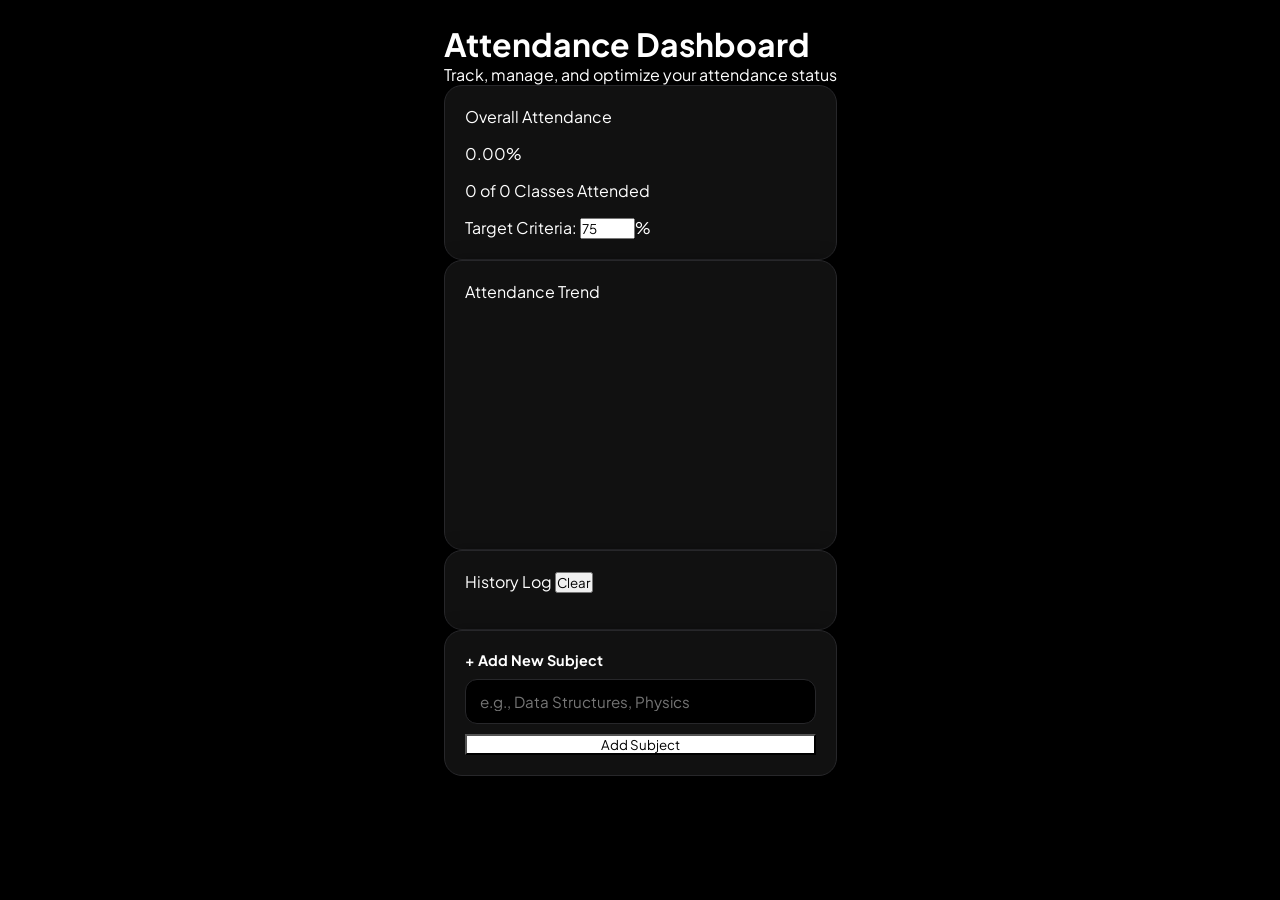
==== index.html @ fd679ed8 "Update index.html" ====
<!DOCTYPE html>
<html lang="en">
<head>
  <meta charset="UTF-8" />
  <meta name="viewport" content="width=device-width, initial-scale=1.0" />
  <title>Attendance Pro Dashboard</title>

  <link rel="preconnect" href="https://fonts.googleapis.com" />
  <link rel="preconnect" href="https://fonts.gstatic.com" crossorigin />
  <link href="https://fonts.googleapis.com/css2?family=Plus+Jakarta+Sans:wght@400;500;600;700&display=swap" rel="stylesheet" />

  <link rel="stylesheet" href="style.css" />
</head>
<body>
  <div class="container">
    <header>
      <h1>Attendance Dashboard</h1>
      <p>Track, manage, and optimize your attendance status</p>
    </header>

    <div class="card overall-card">
      <div class="overall-title">Overall Attendance</div>
      <div class="overall-percentage" id="overall-percentage">0.00%</div>
      <div class="overall-stats" id="overall-stats">0 of 0 Classes Attended</div>
      <div class="threshold-control">
        <label for="threshold-input">Target Criteria:</label>
        <input type="number" id="threshold-input" value="75" min="1" max="100" />%
      </div>
    </div>

    <div class="subject-list" id="subject-list"></div>

    <!-- NEW: Trend chart card -->
    <div class="card">
      <div class="section-header">
        <span class="section-title">Attendance Trend</span>
      </div>
      <canvas id="trend-chart" height="180"></canvas>
    </div>

    <!-- NEW: History log card -->
    <div class="card">
      <div class="section-header">
        <span class="section-title">History Log</span>
        <button class="link-btn" id="clear-history-btn">Clear</button>
      </div>
      <div class="history-list" id="history-list"></div>
    </div>

    <div class="card">
      <form class="add-form" id="add-subject-form">
        <label style="font-weight: 700; font-size: 0.9rem;">+ Add New Subject</label>
        <input type="text" id="subject-name" placeholder="e.g., Data Structures, Physics" required />
        <button type="submit" class="btn-primary">Add Subject</button>
      </form>
    </div>
  </div>

  <script src="app.js"></script>
</body>
</html>
---- style.css ----
:root {
  --bg: #000000;
  --card-bg: #111111;
  --card-border: #27272a;
  --text-main: #ffffff;
  --text-muted: #a1a1aa;
  --accent-white: #ffffff;
  --accent-gray: #1f1f23;
  --border-radius: 18px;
}

* {
  margin: 0;
  padding: 0;
  box-sizing: border-box;
  font-family: 'Plus Jakarta Sans', sans-serif;
}

body {
  background-color: var(--bg);
  color: var(--text-main);
  min-height: 100vh;
  display: flex;
  justify-content: center;
  padding: 24px 16px 60px;
}

.app-container {
  width: 100%;
  max-width: 480px;
  display: flex;
  flex-direction: column;
  gap: 20px;
}

/* Header & Mascot */
.header {
  text-align: center;
  padding: 10px 0;
}

.header h1 {
  font-size: 1.6rem;
  font-weight: 800;
  letter-spacing: -0.5px;
}

.subtitle {
  font-size: 0.9rem;
  color: var(--text-muted);
  margin-top: 4px;
}

.mascot-wrapper {
  width: 100px;
  height: 100px;
  margin: 0 auto 10px;
  animation: mascotFloat 3s ease-in-out infinite;
}

.mascot-svg {
  width: 100%;
  height: 100%;
}

.mascot-body {
  fill: #ffffff;
  stroke: #000000;
  stroke-width: 4;
}

.mascot-eye {
  fill: #000000;
  animation: mascotBlink 4s infinite;
  transform-origin: center;
}

.mascot-mouth {
  fill: none;
  stroke: #000000;
  stroke-width: 4;
  stroke-linecap: round;
}

.mascot-sweat {
  fill: #ffffff;
  stroke: #000000;
  stroke-width: 2;
  opacity: 0;
  transition: opacity 0.3s ease;
}

/* Mascot Moods */
.mascot-wrapper.danger .mouth-happy { display: none; }
.mascot-wrapper.danger .mouth-sad { display: block; }
.mascot-wrapper.danger .mascot-sweat {
  opacity: 1;
  animation: sweatDrip 1.5s infinite;
}

.mascot-wrapper.safe .mouth-happy { display: block; }
.mascot-wrapper.safe .mouth-sad { display: none; }

/* Subject Cards */
.cards-list {
  display: flex;
  flex-direction: column;
  gap: 16px;
}

.card {
  background: var(--card-bg);
  border: 1px solid var(--card-border);
  border-radius: var(--border-radius);
  padding: 20px;
  display: flex;
  flex-direction: column;
  gap: 16px;
  box-shadow: 0 4px 20px rgba(0, 0, 0, 0.5);
  animation: cardEnter 0.3s cubic-bezier(0.16, 1, 0.3, 1);
}

.card-header {
  display: flex;
  justify-content: space-between;
  align-items: center;
}

.card-title {
  font-size: 1.25rem;
  font-weight: 700;
}

.delete-btn {
  background: transparent;
  border: none;
  color: var(--text-muted);
  font-size: 1.3rem;
  cursor: pointer;
  padding: 4px;
  transition: transform 0.2s ease, color 0.2s ease;
}

.delete-btn:hover {
  color: #fff;
  transform: scale(1.2) rotate(90deg);
}

/* Inputs & Stats Grid */
.stats-grid {
  display: grid;
  grid-template-columns: 1fr 1fr;
  gap: 12px;
}

.stat-field label {
  display: block;
  font-size: 0.75rem;
  font-weight: 600;
  color: var(--text-muted);
  text-transform: uppercase;
  margin-bottom: 6px;
  letter-spacing: 0.5px;
}

.stat-field input {
  width: 100%;
  background: #000;
  border: 1px solid var(--card-border);
  border-radius: 10px;
  padding: 10px 12px;
  color: #fff;
  font-size: 1.1rem;
  font-weight: 700;
  text-align: center;
  outline: none;
  transition: border-color 0.2s ease;
}

.stat-field input:focus {
  border-color: #fff;
}

/* Progress Bar */
.progress-bar-bg {
  width: 100%;
  height: 8px;
  background: #27272a;
  border-radius: 99px;
  overflow: hidden;
}

.progress-bar-fill {
  height: 100%;
  background: #ffffff;
  width: 0%;
  transition: width 0.4s cubic-bezier(0.34, 1.56, 0.64, 1);
}

/* Action Buttons */
.action-buttons {
  display: grid;
  grid-template-columns: 1fr 1fr;
  gap: 10px;
}

.btn {
  padding: 12px;
  border-radius: 12px;
  font-size: 0.95rem;
  font-weight: 700;
  cursor: pointer;
  border: 1px solid transparent;
  outline: none;
  position: relative;
  overflow: hidden;
  user-select: none;
}

.btn-animated {
  transition: transform 0.15s cubic-bezier(0.34, 1.56, 0.64, 1), background-color 0.2s ease, box-shadow 0.2s ease;
}

.btn-animated:hover {
  transform: translateY(-3px);
  box-shadow: 0 6px 16px rgba(255, 255, 255, 0.12);
}

.btn-animated:active {
  transform: translateY(1px) scale(0.97);
}

.btn-secondary {
  background: var(--accent-gray);
  border-color: var(--card-border);
  color: var(--text-main);
}

.btn-secondary:hover {
  border-color: #ffffff;
}

.btn-primary {
  background: #ffffff;
  color: #000000;
  width: 100%;
}

.btn-primary:hover {
  background: #e4e4e7;
}

/* Status Badge */
.status-badge {
  padding: 12px 14px;
  border-radius: 12px;
  font-size: 0.85rem;
  font-weight: 600;
  line-height: 1.4;
  background: #000000;
  border: 1px dashed var(--card-border);
}

.status-badge.safe {
  border-color: #ffffff;
}

.status-badge.danger {
  border-color: #71717a;
  color: #d4d4d8;
}

/* Add Subject Card */
.add-card {
  background: var(--card-bg);
  border: 1px solid var(--card-border);
  border-radius: var(--border-radius);
  padding: 20px;
}

.add-card h3 {
  font-size: 1rem;
  font-weight: 700;
  margin-bottom: 12px;
}

.add-form {
  display: flex;
  flex-direction: column;
  gap: 10px;
}

.add-form input {
  background: #000;
  border: 1px solid var(--card-border);
  border-radius: 12px;
  padding: 12px 14px;
  color: #fff;
  font-size: 0.95rem;
  outline: none;
}

.add-form input:focus {
  border-color: #fff;
}

/* Keyframe Animations */
@keyframes mascotFloat {
  0%, 100% { transform: translateY(0px); }
  50% { transform: translateY(-8px); }
}

@keyframes mascotBlink {
  0%, 96%, 100% { transform: scaleY(1); }
  98% { transform: scaleY(0.1); }
}

@keyframes sweatDrip {
  0% { transform: translateY(0); opacity: 0.2; }
  50% { opacity: 1; }
  100% { transform: translateY(6px); opacity: 0; }
}

@keyframes cardEnter {
  from { opacity: 0; transform: translateY(15px); }
  to { opacity: 1; transform: translateY(0); }
}
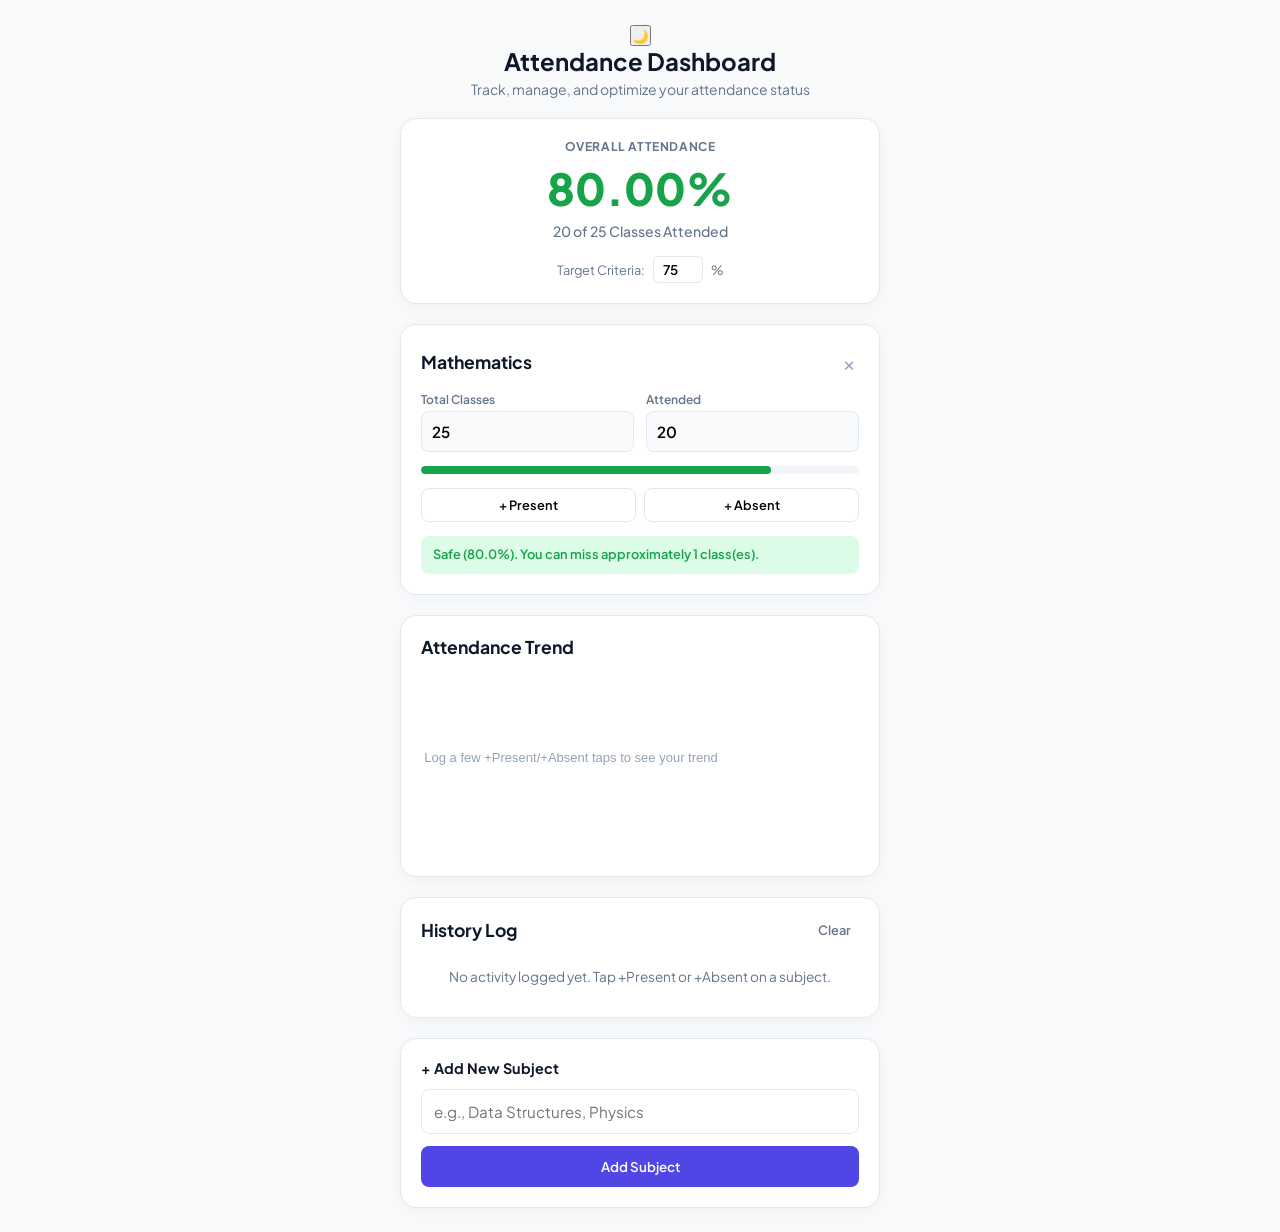
==== commit 6722c322: "Update index.html" ====
--- a/index.html
+++ b/index.html
@@ -14,6 +14,7 @@
 <body>
   <div class="container">
     <header>
+      <button id="theme-toggle" class="theme-toggle" aria-label="Toggle dark mode">🌙</button>
       <h1>Attendance Dashboard</h1>
       <p>Track, manage, and optimize your attendance status</p>
     </header>
--- a/style.css
+++ b/style.css
@@ -1,31 +1,35 @@
 :root {
-  --bg: #000000;
-  --card-bg: #111111;
-  --card-border: #27272a;
-  --text-main: #ffffff;
-  --text-muted: #a1a1aa;
-  --accent-white: #ffffff;
-  --accent-gray: #1f1f23;
-  --border-radius: 18px;
+  --bg: #f8fafc;
+  --card-bg: #ffffff;
+  --text-main: #0f172a;
+  --text-muted: #64748b;
+  --primary: #4f46e5;
+  --primary-hover: #4338ca;
+  --success: #16a34a;
+  --success-bg: #dcfce7;
+  --danger: #dc2626;
+  --danger-bg: #fee2e2;
+  --border: #e2e8f0;
+  --radius: 16px;
+  --shadow: 0 4px 20px -2px rgba(0, 0, 0, 0.05);
 }
 
 * {
+  box-sizing: border-box;
   margin: 0;
   padding: 0;
-  box-sizing: border-box;
   font-family: 'Plus Jakarta Sans', sans-serif;
 }
 
 body {
   background-color: var(--bg);
   color: var(--text-main);
-  min-height: 100vh;
+  padding: 24px 16px;
   display: flex;
   justify-content: center;
-  padding: 24px 16px 60px;
-}
-
-.app-container {
+}
+
+.container {
   width: 100%;
   max-width: 480px;
   display: flex;
@@ -33,295 +37,319 @@
   gap: 20px;
 }
 
-/* Header & Mascot */
-.header {
+header {
   text-align: center;
-  padding: 10px 0;
-}
-
-.header h1 {
-  font-size: 1.6rem;
-  font-weight: 800;
-  letter-spacing: -0.5px;
-}
-
-.subtitle {
-  font-size: 0.9rem;
-  color: var(--text-muted);
+}
+
+header h1 {
+  font-size: 1.5rem;
+  font-weight: 700;
+  color: var(--text-main);
+}
+
+header p {
+  color: var(--text-muted);
+  font-size: 0.875rem;
   margin-top: 4px;
-}
-
-.mascot-wrapper {
-  width: 100px;
-  height: 100px;
-  margin: 0 auto 10px;
-  animation: mascotFloat 3s ease-in-out infinite;
-}
-
-.mascot-svg {
-  width: 100%;
-  height: 100%;
-}
-
-.mascot-body {
-  fill: #ffffff;
-  stroke: #000000;
-  stroke-width: 4;
-}
-
-.mascot-eye {
-  fill: #000000;
-  animation: mascotBlink 4s infinite;
-  transform-origin: center;
-}
-
-.mascot-mouth {
-  fill: none;
-  stroke: #000000;
-  stroke-width: 4;
-  stroke-linecap: round;
-}
-
-.mascot-sweat {
-  fill: #ffffff;
-  stroke: #000000;
-  stroke-width: 2;
-  opacity: 0;
-  transition: opacity 0.3s ease;
-}
-
-/* Mascot Moods */
-.mascot-wrapper.danger .mouth-happy { display: none; }
-.mascot-wrapper.danger .mouth-sad { display: block; }
-.mascot-wrapper.danger .mascot-sweat {
-  opacity: 1;
-  animation: sweatDrip 1.5s infinite;
-}
-
-.mascot-wrapper.safe .mouth-happy { display: block; }
-.mascot-wrapper.safe .mouth-sad { display: none; }
-
-/* Subject Cards */
-.cards-list {
-  display: flex;
-  flex-direction: column;
-  gap: 16px;
 }
 
 .card {
   background: var(--card-bg);
-  border: 1px solid var(--card-border);
-  border-radius: var(--border-radius);
+  border-radius: var(--radius);
   padding: 20px;
+  box-shadow: var(--shadow);
+  border: 1px solid var(--border);
+}
+
+.overall-card {
+  text-align: center;
+  display: flex;
+  flex-direction: column;
+  align-items: center;
+  gap: 12px;
+}
+
+.overall-title {
+  font-size: 0.75rem;
+  text-transform: uppercase;
+  letter-spacing: 0.05em;
+  font-weight: 700;
+  color: var(--text-muted);
+}
+
+.overall-percentage {
+  font-size: 2.75rem;
+  font-weight: 800;
+  line-height: 1;
+}
+
+.overall-stats {
+  font-size: 0.875rem;
+  color: var(--text-muted);
+  font-weight: 500;
+}
+
+.threshold-control {
+  display: flex;
+  align-items: center;
+  gap: 8px;
+  font-size: 0.8rem;
+  color: var(--text-muted);
+  margin-top: 4px;
+}
+
+.threshold-control input {
+  width: 50px;
+  padding: 4px 6px;
+  border: 1px solid var(--border);
+  border-radius: 6px;
+  text-align: center;
+  font-weight: 600;
+}
+
+.subject-list {
   display: flex;
   flex-direction: column;
   gap: 16px;
-  box-shadow: 0 4px 20px rgba(0, 0, 0, 0.5);
-  animation: cardEnter 0.3s cubic-bezier(0.16, 1, 0.3, 1);
-}
-
-.card-header {
+}
+
+.subject-card {
+  display: flex;
+  flex-direction: column;
+  gap: 14px;
+}
+
+.subject-header {
   display: flex;
   justify-content: space-between;
   align-items: center;
 }
 
-.card-title {
-  font-size: 1.25rem;
+.subject-title {
+  font-size: 1.1rem;
   font-weight: 700;
 }
 
 .delete-btn {
   background: transparent;
   border: none;
-  color: var(--text-muted);
-  font-size: 1.3rem;
+  color: #94a3b8;
   cursor: pointer;
+  font-size: 1.25rem;
   padding: 4px;
-  transition: transform 0.2s ease, color 0.2s ease;
+  transition: color 0.2s;
 }
 
 .delete-btn:hover {
-  color: #fff;
-  transform: scale(1.2) rotate(90deg);
-}
-
-/* Inputs & Stats Grid */
-.stats-grid {
+  color: var(--danger);
+}
+
+.input-grid {
   display: grid;
   grid-template-columns: 1fr 1fr;
   gap: 12px;
 }
 
-.stat-field label {
-  display: block;
+.input-group {
+  display: flex;
+  flex-direction: column;
+  gap: 4px;
+}
+
+.input-group label {
   font-size: 0.75rem;
   font-weight: 600;
   color: var(--text-muted);
-  text-transform: uppercase;
-  margin-bottom: 6px;
-  letter-spacing: 0.5px;
-}
-
-.stat-field input {
+}
+
+.input-group input {
   width: 100%;
-  background: #000;
-  border: 1px solid var(--card-border);
-  border-radius: 10px;
-  padding: 10px 12px;
-  color: #fff;
-  font-size: 1.1rem;
-  font-weight: 700;
-  text-align: center;
+  padding: 10px;
+  border-radius: 8px;
+  border: 1px solid var(--border);
+  font-size: 0.95rem;
+  font-weight: 600;
   outline: none;
-  transition: border-color 0.2s ease;
-}
-
-.stat-field input:focus {
-  border-color: #fff;
-}
-
-/* Progress Bar */
-.progress-bar-bg {
+  background: var(--bg);
+}
+
+.input-group input:focus {
+  border-color: var(--primary);
+}
+
+.progress-bar-container {
+  height: 8px;
   width: 100%;
-  height: 8px;
-  background: #27272a;
-  border-radius: 99px;
+  background: #f1f5f9;
+  border-radius: 999px;
   overflow: hidden;
 }
 
 .progress-bar-fill {
   height: 100%;
-  background: #ffffff;
-  width: 0%;
-  transition: width 0.4s cubic-bezier(0.34, 1.56, 0.64, 1);
-}
-
-/* Action Buttons */
+  border-radius: 999px;
+  transition: width 0.3s ease;
+}
+
 .action-buttons {
   display: grid;
   grid-template-columns: 1fr 1fr;
-  gap: 10px;
-}
-
-.btn {
+  gap: 8px;
+}
+
+.btn-action {
+  padding: 8px;
+  border-radius: 8px;
+  border: 1px solid var(--border);
+  font-weight: 600;
+  font-size: 0.8rem;
+  cursor: pointer;
+  display: flex;
+  justify-content: center;
+  align-items: center;
+  gap: 4px;
+  background: #ffffff;
+  transition: background 0.15s;
+}
+
+.btn-action.present:hover {
+  background: var(--success-bg);
+  border-color: var(--success);
+  color: var(--success);
+}
+
+.btn-action.absent:hover {
+  background: var(--danger-bg);
+  border-color: var(--danger);
+  color: var(--danger);
+}
+
+.status-badge {
+  padding: 10px 12px;
+  border-radius: 8px;
+  font-size: 0.8rem;
+  font-weight: 600;
+  line-height: 1.4;
+}
+
+.status-safe {
+  background-color: var(--success-bg);
+  color: var(--success);
+}
+
+.status-danger {
+  background-color: var(--danger-bg);
+  color: var(--danger);
+}
+
+.add-form {
+  display: flex;
+  flex-direction: column;
+  gap: 12px;
+}
+
+.add-form input {
   padding: 12px;
-  border-radius: 12px;
+  border-radius: 8px;
+  border: 1px solid var(--border);
   font-size: 0.95rem;
-  font-weight: 700;
+}
+
+.btn-primary {
+  background-color: var(--primary);
+  color: white;
+  border: none;
+  padding: 12px;
+  border-radius: 8px;
+  font-weight: 600;
   cursor: pointer;
-  border: 1px solid transparent;
-  outline: none;
-  position: relative;
-  overflow: hidden;
-  user-select: none;
-}
-
-.btn-animated {
-  transition: transform 0.15s cubic-bezier(0.34, 1.56, 0.64, 1), background-color 0.2s ease, box-shadow 0.2s ease;
-}
-
-.btn-animated:hover {
-  transform: translateY(-3px);
-  box-shadow: 0 6px 16px rgba(255, 255, 255, 0.12);
-}
-
-.btn-animated:active {
-  transform: translateY(1px) scale(0.97);
-}
-
-.btn-secondary {
-  background: var(--accent-gray);
-  border-color: var(--card-border);
-  color: var(--text-main);
-}
-
-.btn-secondary:hover {
-  border-color: #ffffff;
-}
-
-.btn-primary {
-  background: #ffffff;
-  color: #000000;
-  width: 100%;
+  transition: background 0.2s;
 }
 
 .btn-primary:hover {
-  background: #e4e4e7;
-}
-
-/* Status Badge */
-.status-badge {
-  padding: 12px 14px;
-  border-radius: 12px;
+  background-color: var(--primary-hover);
+}
+
+/* ---- NEW: history + chart section ---- */
+
+.section-header {
+  display: flex;
+  justify-content: space-between;
+  align-items: center;
+  margin-bottom: 14px;
+}
+
+.section-title {
+  font-size: 1.1rem;
+  font-weight: 700;
+}
+
+.link-btn {
+  background: transparent;
+  border: none;
+  color: var(--text-muted);
+  font-size: 0.8rem;
+  font-weight: 600;
+  cursor: pointer;
+  padding: 4px 8px;
+}
+
+.link-btn:hover {
+  color: var(--danger);
+}
+
+.history-list {
+  display: flex;
+  flex-direction: column;
+  gap: 8px;
+  max-height: 220px;
+  overflow-y: auto;
+}
+
+.history-empty {
+  color: var(--text-muted);
   font-size: 0.85rem;
-  font-weight: 600;
-  line-height: 1.4;
-  background: #000000;
-  border: 1px dashed var(--card-border);
-}
-
-.status-badge.safe {
-  border-color: #ffffff;
-}
-
-.status-badge.danger {
-  border-color: #71717a;
-  color: #d4d4d8;
-}
-
-/* Add Subject Card */
-.add-card {
-  background: var(--card-bg);
-  border: 1px solid var(--card-border);
-  border-radius: var(--border-radius);
-  padding: 20px;
-}
-
-.add-card h3 {
-  font-size: 1rem;
-  font-weight: 700;
-  margin-bottom: 12px;
-}
-
-.add-form {
-  display: flex;
-  flex-direction: column;
-  gap: 10px;
-}
-
-.add-form input {
-  background: #000;
-  border: 1px solid var(--card-border);
-  border-radius: 12px;
-  padding: 12px 14px;
-  color: #fff;
-  font-size: 0.95rem;
-  outline: none;
-}
-
-.add-form input:focus {
-  border-color: #fff;
-}
-
-/* Keyframe Animations */
-@keyframes mascotFloat {
-  0%, 100% { transform: translateY(0px); }
-  50% { transform: translateY(-8px); }
-}
-
-@keyframes mascotBlink {
-  0%, 96%, 100% { transform: scaleY(1); }
-  98% { transform: scaleY(0.1); }
-}
-
-@keyframes sweatDrip {
-  0% { transform: translateY(0); opacity: 0.2; }
-  50% { opacity: 1; }
-  100% { transform: translateY(6px); opacity: 0; }
-}
-
-@keyframes cardEnter {
-  from { opacity: 0; transform: translateY(15px); }
-  to { opacity: 1; transform: translateY(0); }
-}
+  text-align: center;
+  padding: 12px 0;
+}
+
+.history-item {
+  display: flex;
+  justify-content: space-between;
+  align-items: center;
+  padding: 8px 10px;
+  border-radius: 8px;
+  background: var(--bg);
+  font-size: 0.8rem;
+}
+
+.history-item .history-main {
+  display: flex;
+  flex-direction: column;
+}
+
+.history-item .history-subject {
+  font-weight: 600;
+}
+
+.history-item .history-time {
+  color: var(--text-muted);
+  font-size: 0.7rem;
+}
+
+.history-tag {
+  font-weight: 700;
+  font-size: 0.7rem;
+  padding: 3px 8px;
+  border-radius: 999px;
+}
+
+.history-tag.present {
+  background: var(--success-bg);
+  color: var(--success);
+}
+
+.history-tag.absent {
+  background: var(--danger-bg);
+  color: var(--danger);
+}
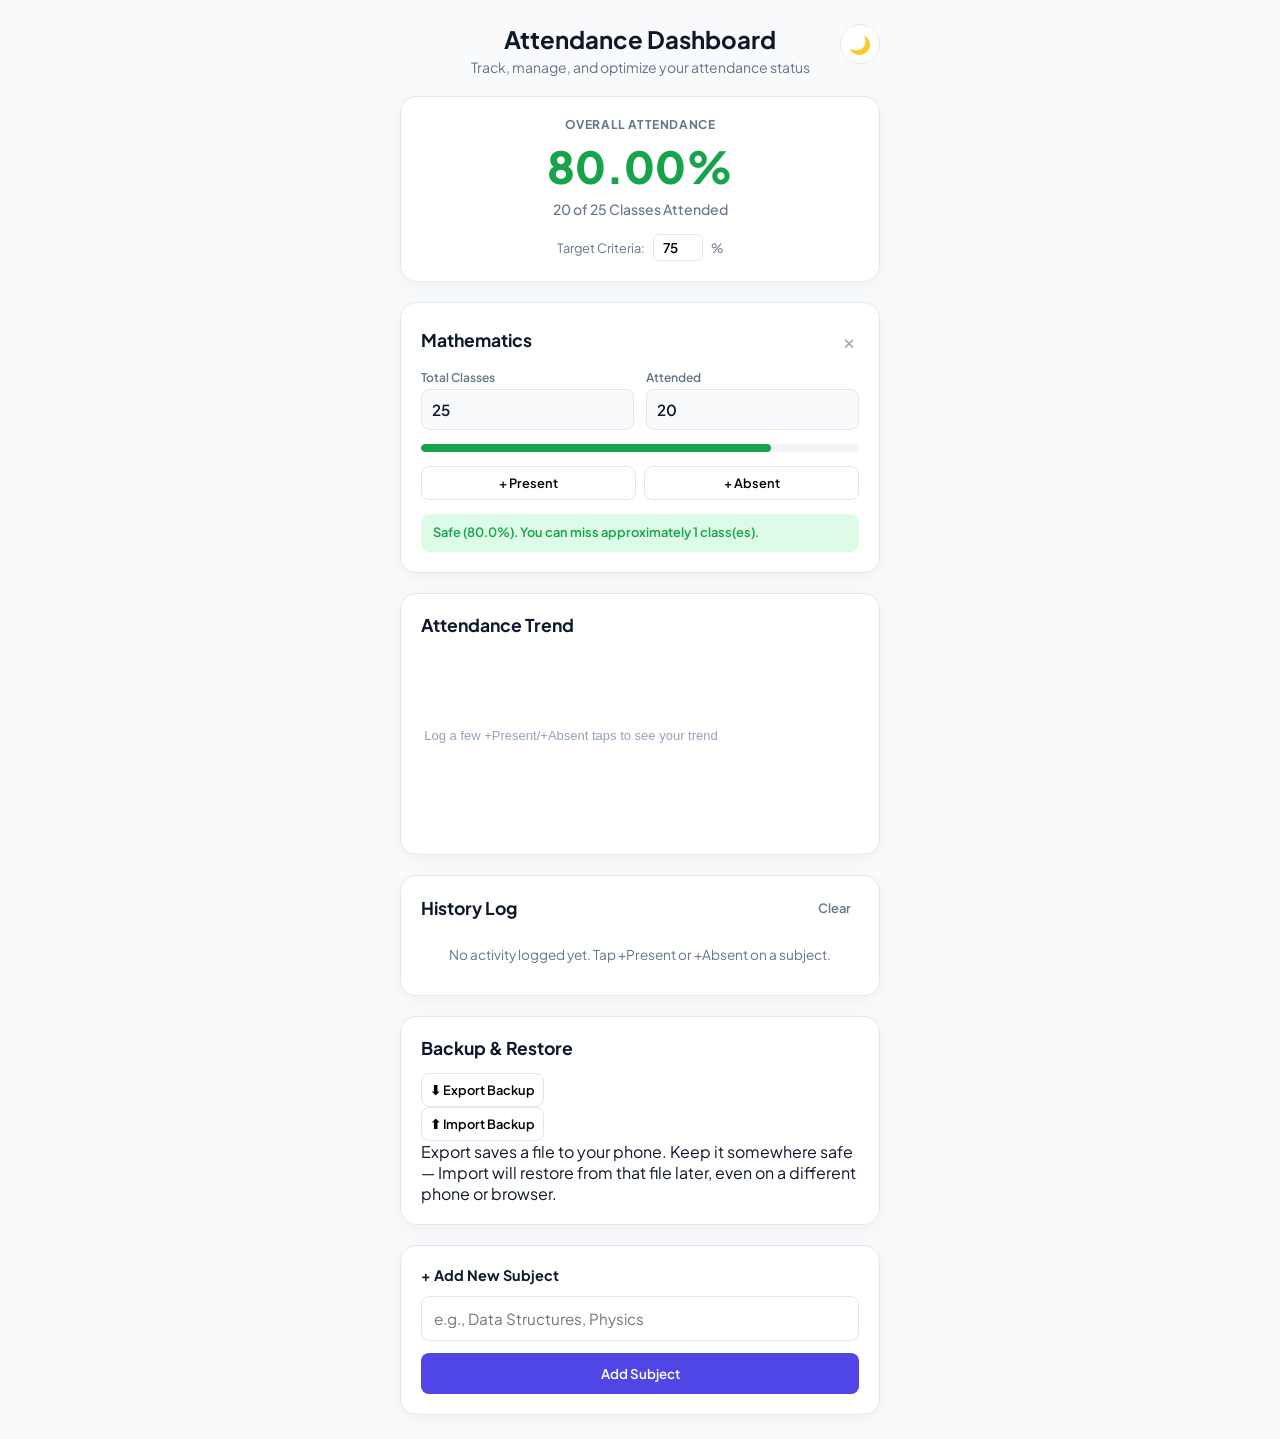
==== commit 2340ec83: "Update index.html" ====
--- a/index.html
+++ b/index.html
@@ -48,6 +48,20 @@
       <div class="history-list" id="history-list"></div>
     </div>
 
+    <!-- NEW: Backup & restore card -->
+    <div class="card">
+      <div class="section-header">
+        <span class="section-title">Backup & Restore</span>
+      </div>
+      <div class="backup-buttons">
+        <button class="btn-action" id="export-btn">⬇ Export Backup</button>
+        <button class="btn-action" id="import-btn">⬆ Import Backup</button>
+      </div>
+      <!-- Hidden file picker — triggered by the Import button above -->
+      <input type="file" id="import-file-input" accept="application/json" style="display: none;" />
+      <p class="backup-hint">Export saves a file to your phone. Keep it somewhere safe — Import will restore from that file later, even on a different phone or browser.</p>
+    </div>
+
     <div class="card">
       <form class="add-form" id="add-subject-form">
         <label style="font-weight: 700; font-size: 0.9rem;">+ Add New Subject</label>
--- a/style.css
+++ b/style.css
@@ -14,6 +14,25 @@
   --shadow: 0 4px 20px -2px rgba(0, 0, 0, 0.05);
 }
 
+/* DARK MODE: same variable names, different values.
+   Nothing else in this file needs to change — every rule below
+   already reads colors through var(--something), so flipping
+   these values re-colors the entire site at once. */
+[data-theme="dark"] {
+  --bg: #0f172a;
+  --card-bg: #1e293b;
+  --text-main: #f1f5f9;
+  --text-muted: #94a3b8;
+  --primary: #6366f1;
+  --primary-hover: #818cf8;
+  --success: #4ade80;
+  --success-bg: rgba(74, 222, 128, 0.15);
+  --danger: #f87171;
+  --danger-bg: rgba(248, 113, 113, 0.15);
+  --border: #334155;
+  --shadow: 0 4px 20px -2px rgba(0, 0, 0, 0.3);
+}
+
 * {
   box-sizing: border-box;
   margin: 0;
@@ -27,6 +46,7 @@
   padding: 24px 16px;
   display: flex;
   justify-content: center;
+  transition: background-color 0.3s ease, color 0.3s ease;
 }
 
 .container {
@@ -59,6 +79,8 @@
   padding: 20px;
   box-shadow: var(--shadow);
   border: 1px solid var(--border);
+  transition: background-color 0.3s ease, border-color 0.3s ease, box-shadow 0.3s ease;
+  animation: fadeInUp 0.35s ease;
 }
 
 .overall-card {
@@ -171,6 +193,8 @@
   font-weight: 600;
   outline: none;
   background: var(--bg);
+  color: var(--text-main);
+  transition: background-color 0.3s ease, border-color 0.3s ease, color 0.3s ease;
 }
 
 .input-group input:focus {
@@ -353,3 +377,43 @@
   background: var(--danger-bg);
   color: var(--danger);
 }
+
+/* ---- NEW: animation + dark mode toggle ---- */
+
+/* Cards gently rise and fade in when they first appear on screen,
+   instead of just popping into existence instantly. */
+@keyframes fadeInUp {
+  from {
+    opacity: 0;
+    transform: translateY(6px);
+  }
+  to {
+    opacity: 1;
+    transform: translateY(0);
+  }
+}
+
+header {
+  position: relative;
+}
+
+.theme-toggle {
+  position: absolute;
+  top: 0;
+  right: 0;
+  background: var(--card-bg);
+  border: 1px solid var(--border);
+  border-radius: 999px;
+  width: 40px;
+  height: 40px;
+  font-size: 1.1rem;
+  cursor: pointer;
+  display: flex;
+  align-items: center;
+  justify-content: center;
+  transition: background-color 0.3s ease, border-color 0.3s ease, transform 0.15s ease;
+}
+
+.theme-toggle:active {
+  transform: scale(0.9);
+}
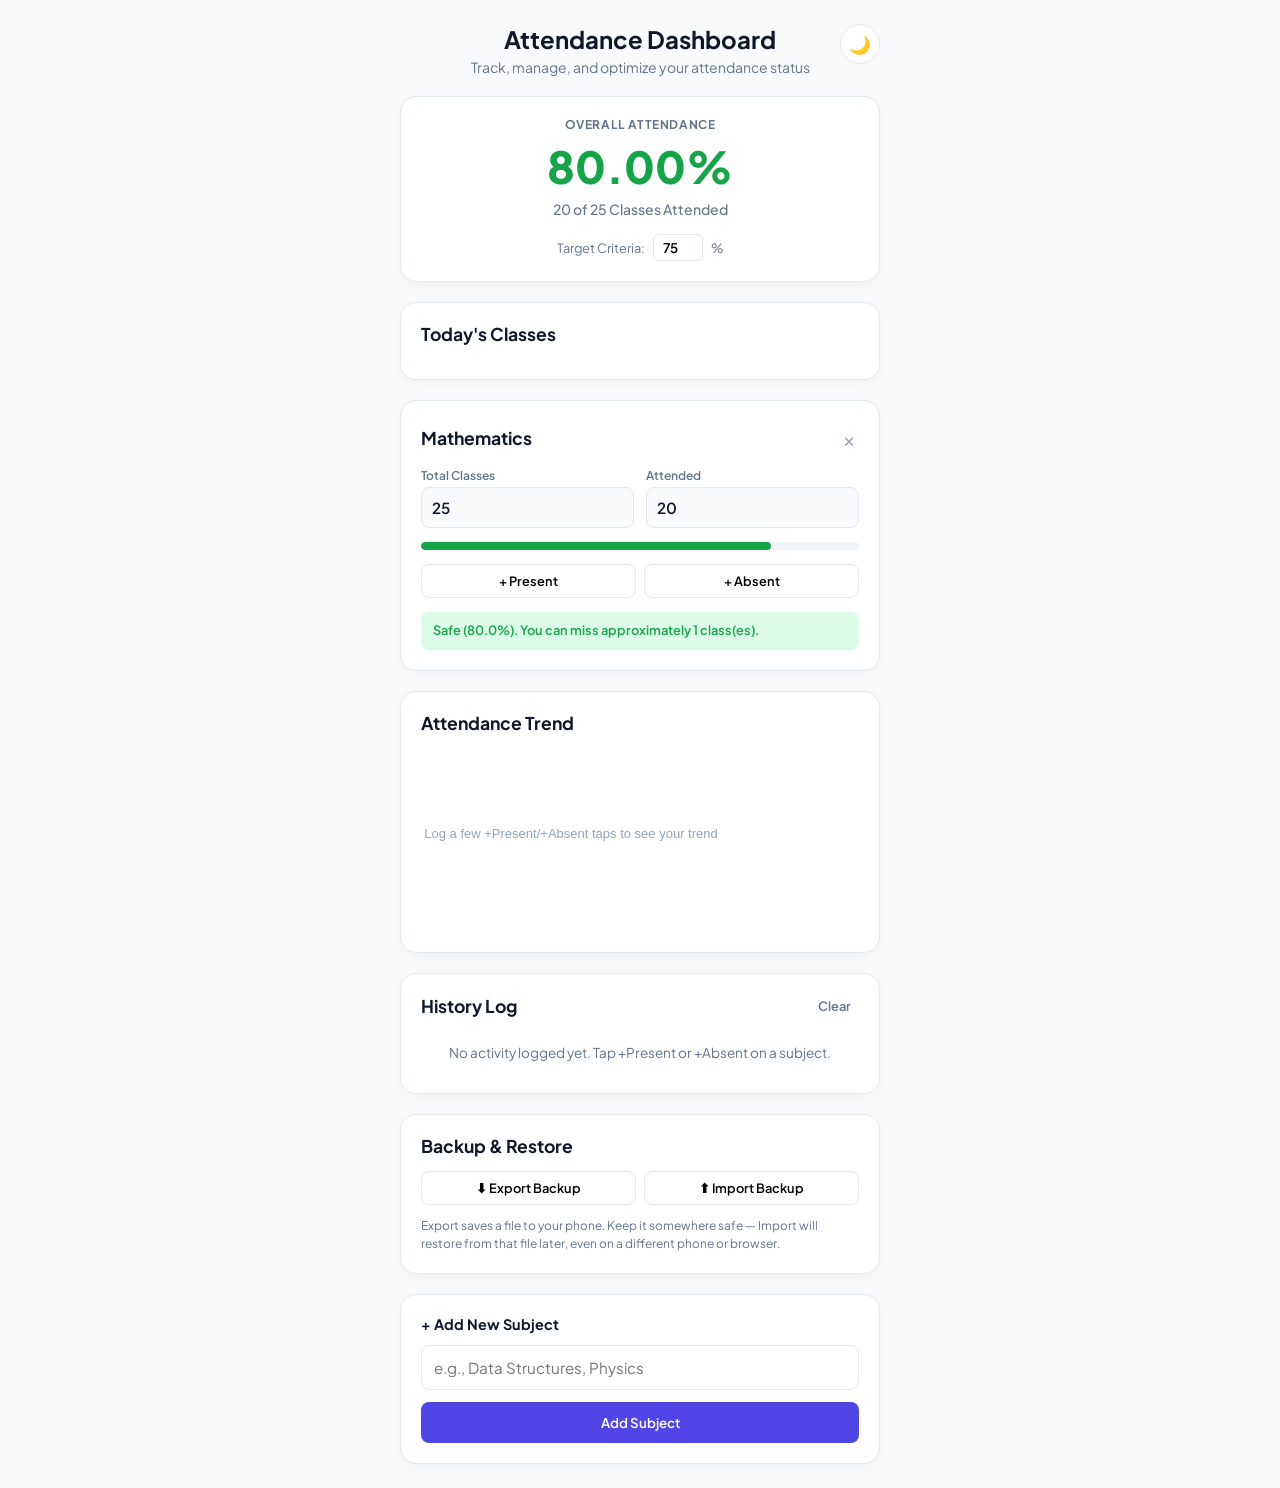
==== commit 704031b8: "Update index.html" ====
--- a/index.html
+++ b/index.html
@@ -27,6 +27,14 @@
         <label for="threshold-input">Target Criteria:</label>
         <input type="number" id="threshold-input" value="75" min="1" max="100" />%
       </div>
+    </div>
+
+    <!-- NEW: Today's classes summary, based on each subject's schedule -->
+    <div class="card" id="today-card">
+      <div class="section-header">
+        <span class="section-title" id="today-title">Today's Classes</span>
+      </div>
+      <div id="today-list"></div>
     </div>
 
     <div class="subject-list" id="subject-list"></div>
--- a/style.css
+++ b/style.css
@@ -417,3 +417,16 @@
 .theme-toggle:active {
   transform: scale(0.9);
 }
+
+.backup-buttons {
+  display: grid;
+  grid-template-columns: 1fr 1fr;
+  gap: 8px;
+}
+
+.backup-hint {
+  margin-top: 12px;
+  font-size: 0.75rem;
+  color: var(--text-muted);
+  line-height: 1.5;
+}
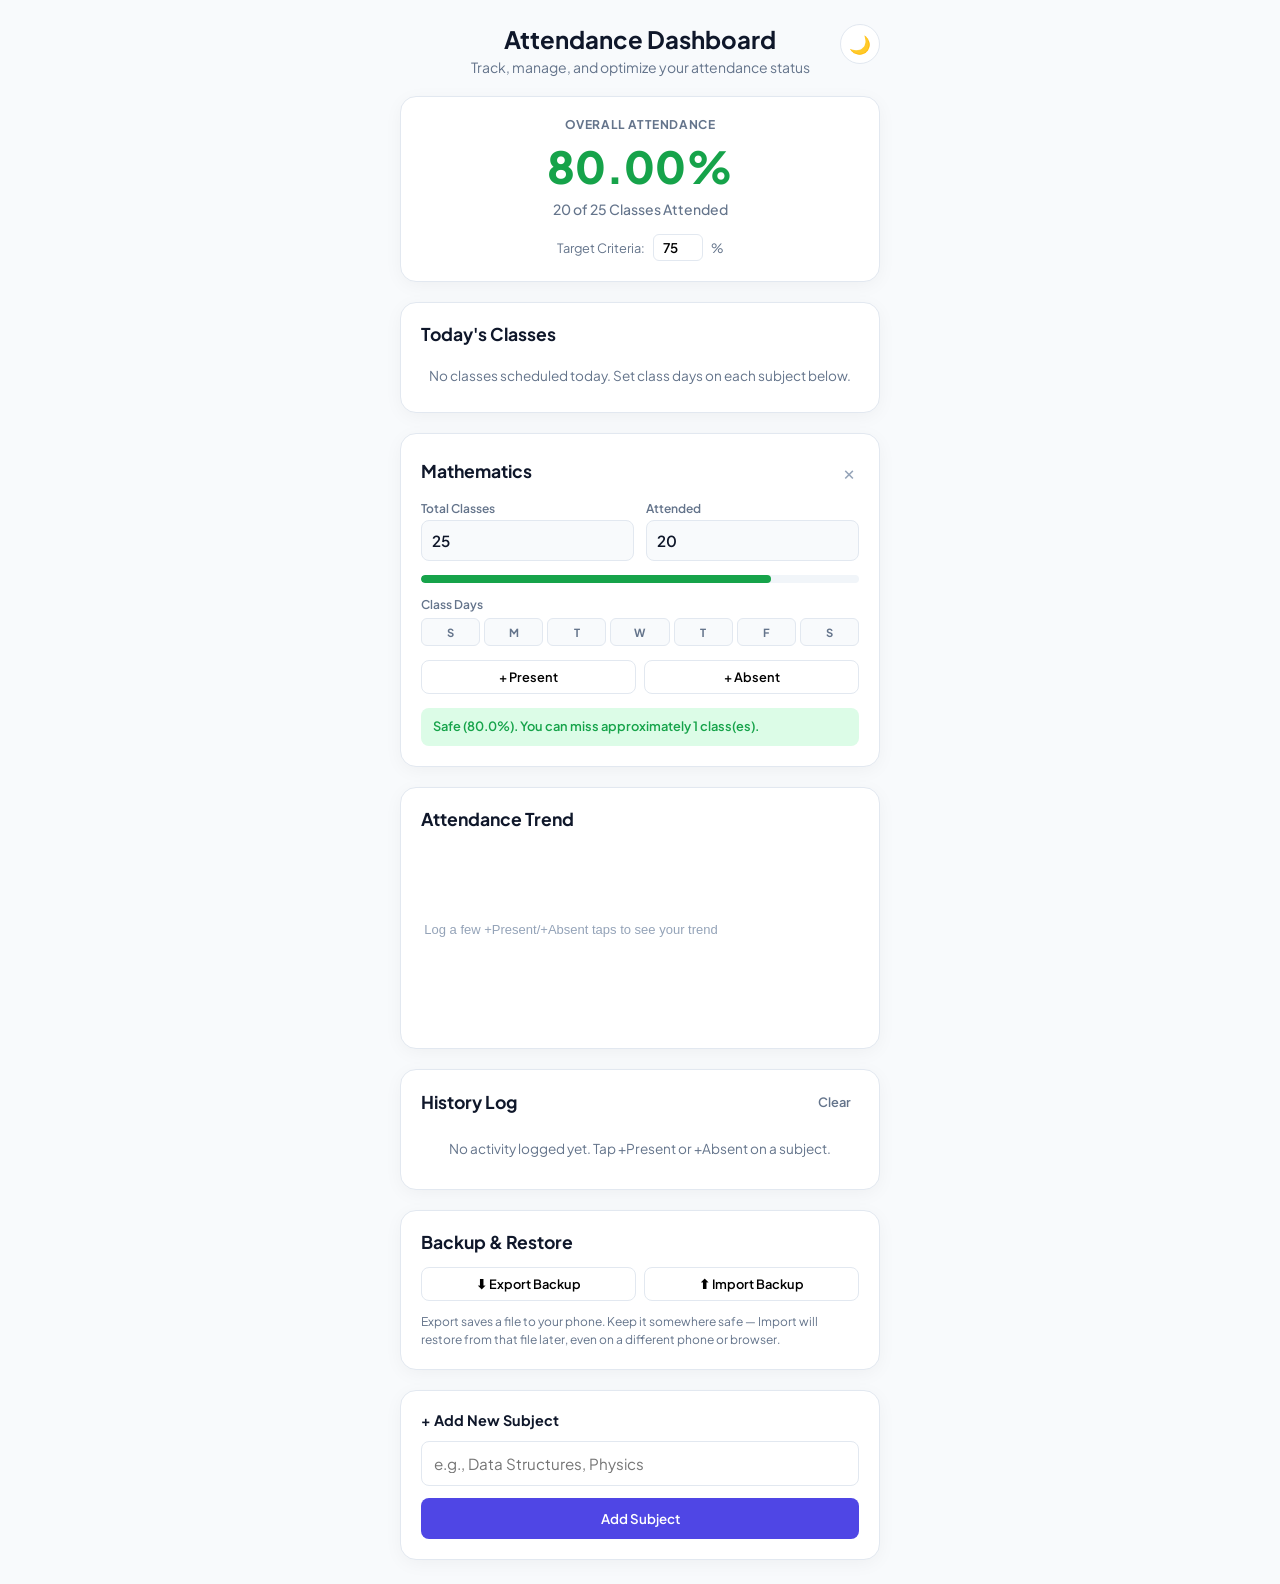
==== commit 3fa35e47: "Update index.html" ====
--- a/index.html
+++ b/index.html
@@ -10,6 +10,15 @@
   <link href="https://fonts.googleapis.com/css2?family=Plus+Jakarta+Sans:wght@400;500;600;700&display=swap" rel="stylesheet" />
 
   <link rel="stylesheet" href="style.css" />
+
+  <!-- Makes this installable as an app, with its own icon and no browser bar -->
+  <link rel="manifest" href="manifest.json" />
+  <meta name="theme-color" content="#4f46e5" />
+  <link rel="icon" href="icon-192.png" />
+  <link rel="apple-touch-icon" href="icon-192.png" />
+  <meta name="apple-mobile-web-app-capable" content="yes" />
+  <meta name="apple-mobile-web-app-status-bar-style" content="black-translucent" />
+  <meta name="apple-mobile-web-app-title" content="Attendance" />
 </head>
 <body>
   <div class="container">
@@ -80,5 +89,19 @@
   </div>
 
   <script src="app.js"></script>
+
+  <!-- Registers the service worker (sw.js), which lets the app open
+       even with no signal, and enables the "Add to Home Screen"
+       install prompt. If this fails for any reason, the site still
+       works completely normally — this only adds extra capability. -->
+  <script>
+    if ('serviceWorker' in navigator) {
+      window.addEventListener('load', () => {
+        navigator.serviceWorker.register('sw.js').catch(err => {
+          console.log('Service worker registration failed:', err);
+        });
+      });
+    }
+  </script>
 </body>
 </html>
--- a/style.css
+++ b/style.css
@@ -430,3 +430,62 @@
   color: var(--text-muted);
   line-height: 1.5;
 }
+
+/* ---- NEW: day-of-week schedule picker ---- */
+
+.day-picker-label {
+  font-size: 0.75rem;
+  font-weight: 600;
+  color: var(--text-muted);
+  margin-bottom: 6px;
+  display: block;
+}
+
+.day-picker {
+  display: grid;
+  grid-template-columns: repeat(7, 1fr);
+  gap: 4px;
+}
+
+.day-btn {
+  padding: 6px 0;
+  border-radius: 6px;
+  border: 1px solid var(--border);
+  background: var(--bg);
+  color: var(--text-muted);
+  font-size: 0.7rem;
+  font-weight: 700;
+  cursor: pointer;
+  transition: background-color 0.15s, color 0.15s, border-color 0.15s;
+}
+
+.day-btn.active {
+  background: var(--primary);
+  border-color: var(--primary);
+  color: #ffffff;
+}
+
+/* ---- NEW: today's classes summary ---- */
+
+.today-item {
+  display: flex;
+  justify-content: space-between;
+  align-items: center;
+  padding: 8px 10px;
+  border-radius: 8px;
+  background: var(--bg);
+  font-size: 0.85rem;
+  font-weight: 600;
+  margin-bottom: 6px;
+}
+
+.today-item:last-child {
+  margin-bottom: 0;
+}
+
+.today-empty {
+  color: var(--text-muted);
+  font-size: 0.85rem;
+  text-align: center;
+  padding: 8px 0;
+}
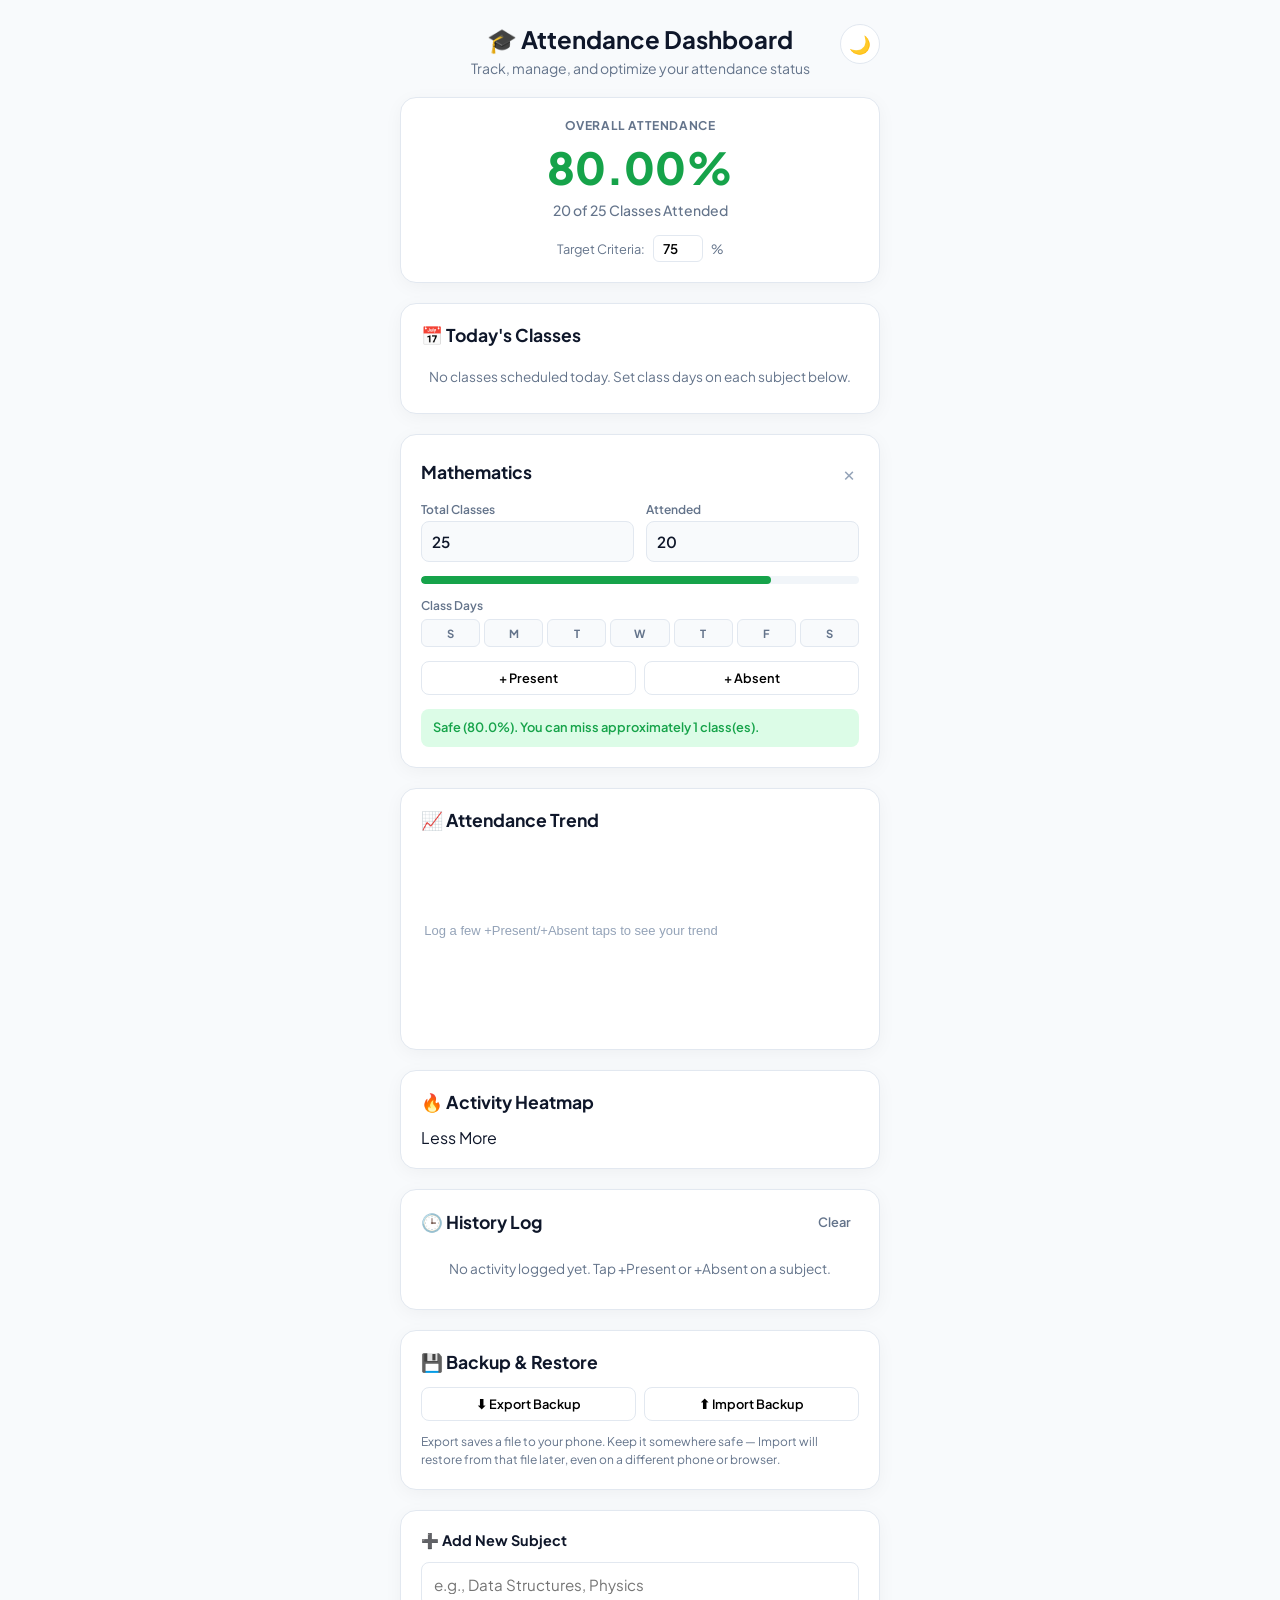
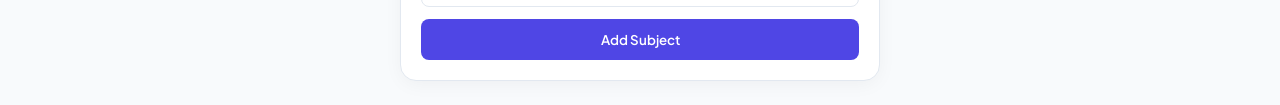
==== commit f92f467e: "Update index.html" ====
--- a/index.html
+++ b/index.html
@@ -24,13 +24,16 @@
   <div class="container">
     <header>
       <button id="theme-toggle" class="theme-toggle" aria-label="Toggle dark mode">🌙</button>
-      <h1>Attendance Dashboard</h1>
+      <h1>🎓 Attendance Dashboard</h1>
       <p>Track, manage, and optimize your attendance status</p>
     </header>
 
     <div class="card overall-card">
       <div class="overall-title">Overall Attendance</div>
-      <div class="overall-percentage" id="overall-percentage">0.00%</div>
+      <div class="overall-percentage-row">
+        <div class="overall-percentage" id="overall-percentage">0.00%</div>
+        <span class="overall-emoji" id="overall-emoji"></span>
+      </div>
       <div class="overall-stats" id="overall-stats">0 of 0 Classes Attended</div>
       <div class="threshold-control">
         <label for="threshold-input">Target Criteria:</label>
@@ -41,7 +44,7 @@
     <!-- NEW: Today's classes summary, based on each subject's schedule -->
     <div class="card" id="today-card">
       <div class="section-header">
-        <span class="section-title" id="today-title">Today's Classes</span>
+        <span class="section-title" id="today-title">📅 Today's Classes</span>
       </div>
       <div id="today-list"></div>
     </div>
@@ -51,15 +54,34 @@
     <!-- NEW: Trend chart card -->
     <div class="card">
       <div class="section-header">
-        <span class="section-title">Attendance Trend</span>
+        <span class="section-title">📈 Attendance Trend</span>
       </div>
       <canvas id="trend-chart" height="180"></canvas>
+    </div>
+
+    <!-- NEW: GitHub-style contribution heatmap -->
+    <div class="card">
+      <div class="section-header">
+        <span class="section-title">🔥 Activity Heatmap</span>
+        <span class="streak-badge" id="streak-badge"></span>
+      </div>
+      <div class="heatmap-scroll">
+        <div class="heatmap-grid" id="heatmap-grid"></div>
+      </div>
+      <div class="heatmap-legend">
+        <span>Less</span>
+        <span class="heatmap-cell" data-level="0"></span>
+        <span class="heatmap-cell" data-level="1"></span>
+        <span class="heatmap-cell" data-level="2"></span>
+        <span class="heatmap-cell" data-level="3"></span>
+        <span>More</span>
+      </div>
     </div>
 
     <!-- NEW: History log card -->
     <div class="card">
       <div class="section-header">
-        <span class="section-title">History Log</span>
+        <span class="section-title">🕒 History Log</span>
         <button class="link-btn" id="clear-history-btn">Clear</button>
       </div>
       <div class="history-list" id="history-list"></div>
@@ -68,7 +90,7 @@
     <!-- NEW: Backup & restore card -->
     <div class="card">
       <div class="section-header">
-        <span class="section-title">Backup & Restore</span>
+        <span class="section-title">💾 Backup & Restore</span>
       </div>
       <div class="backup-buttons">
         <button class="btn-action" id="export-btn">⬇ Export Backup</button>
@@ -81,7 +103,7 @@
 
     <div class="card">
       <form class="add-form" id="add-subject-form">
-        <label style="font-weight: 700; font-size: 0.9rem;">+ Add New Subject</label>
+        <label style="font-weight: 700; font-size: 0.9rem;">➕ Add New Subject</label>
         <input type="text" id="subject-name" placeholder="e.g., Data Structures, Physics" required />
         <button type="submit" class="btn-primary">Add Subject</button>
       </form>
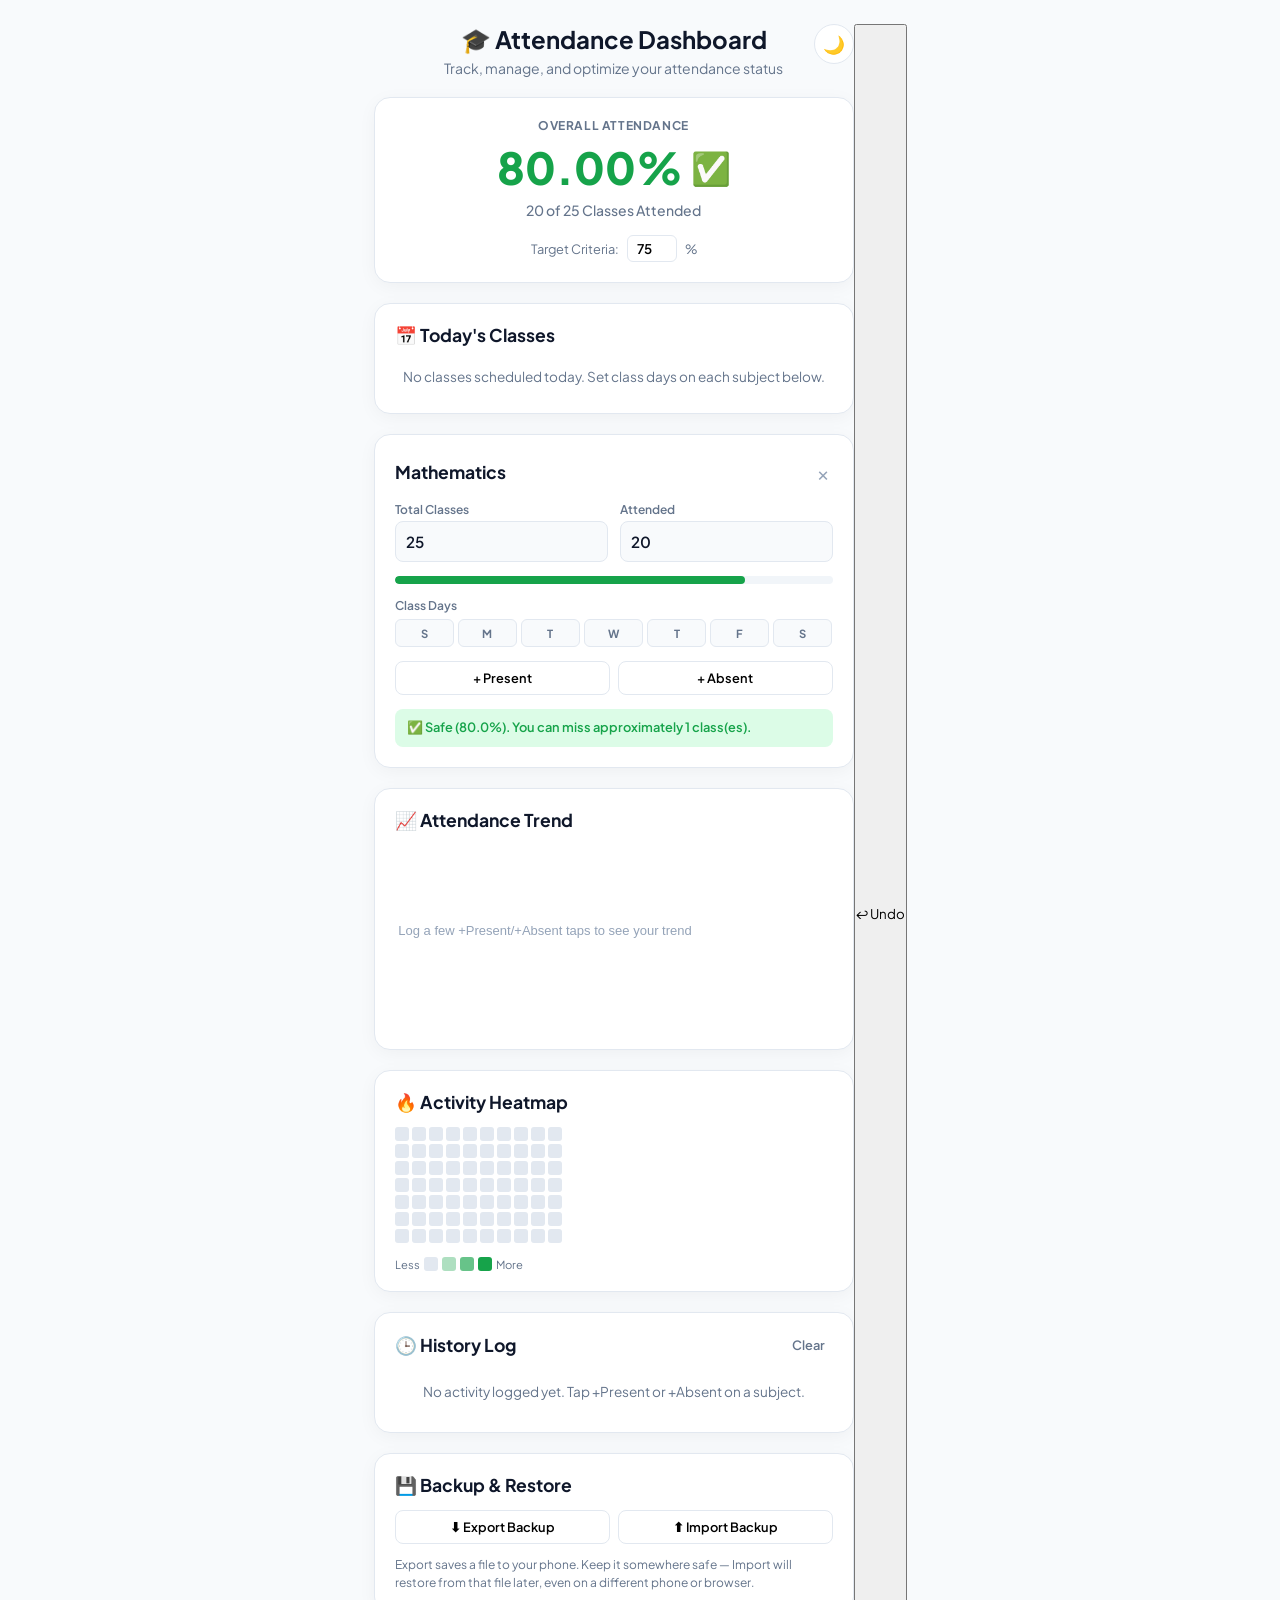
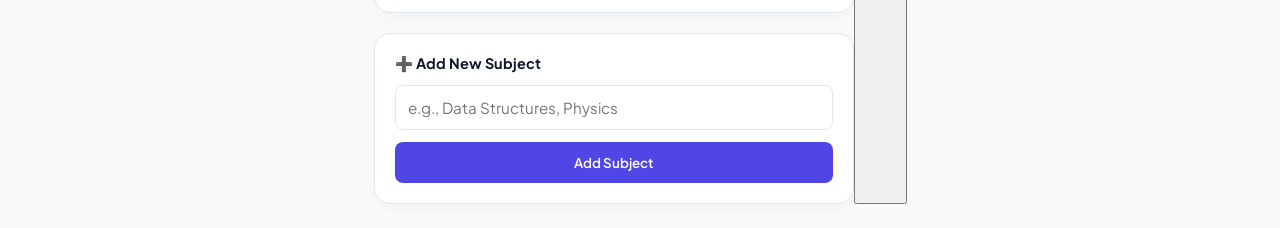
==== commit 59e9f5a6: "Update index.html" ====
--- a/index.html
+++ b/index.html
@@ -110,6 +110,10 @@
     </div>
   </div>
 
+  <!-- NEW: floating undo button — hidden by default via CSS,
+       shown only when there's something to undo (see app.js) -->
+  <button id="undo-btn" class="undo-fab" title="Undo last action">↩️ Undo</button>
+
   <script src="app.js"></script>
 
   <!-- Registers the service worker (sw.js), which lets the app open
--- a/style.css
+++ b/style.css
@@ -99,6 +99,16 @@
   color: var(--text-muted);
 }
 
+.overall-percentage-row {
+  display: flex;
+  align-items: center;
+  gap: 8px;
+}
+
+.overall-emoji {
+  font-size: 2rem;
+}
+
 .overall-percentage {
   font-size: 2.75rem;
   font-weight: 800;
@@ -489,3 +499,128 @@
   text-align: center;
   padding: 8px 0;
 }
+
+/* ---- NEW: activity heatmap (GitHub contribution-graph style) ---- */
+
+.streak-badge {
+  font-size: 0.75rem;
+  font-weight: 700;
+  color: var(--text-muted);
+}
+
+.heatmap-scroll {
+  overflow-x: auto;
+  /* Hides the scrollbar visually but keeps it scrollable by touch */
+  padding-bottom: 4px;
+}
+
+.heatmap-grid {
+  display: grid;
+  /* 10 weeks of columns, each column holding 7 day-squares stacked
+     vertically. grid-auto-flow: column fills column-by-column,
+     which is exactly the layout GitHub's graph uses. */
+  grid-template-rows: repeat(7, 14px);
+  grid-auto-flow: column;
+  grid-auto-columns: 14px;
+  gap: 3px;
+  width: max-content;
+}
+
+.heatmap-cell {
+  width: 14px;
+  height: 14px;
+  border-radius: 3px;
+  background: var(--border);
+  display: inline-block;
+}
+
+/* Level 0 = no activity that day, level 3 = fullest activity.
+   Reusing the same green as the rest of the app for consistency. */
+.heatmap-cell[data-level="0"] { background: var(--border); }
+.heatmap-cell[data-level="1"] { background: rgba(22, 163, 74, 0.35); }
+.heatmap-cell[data-level="2"] { background: rgba(22, 163, 74, 0.65); }
+.heatmap-cell[data-level="3"] { background: var(--success); }
+.heatmap-cell[data-level="absent"] { background: var(--danger); }
+
+.heatmap-legend {
+  display: flex;
+  align-items: center;
+  gap: 4px;
+  margin-top: 10px;
+  font-size: 0.7rem;
+  color: var(--text-muted);
+}
+
+/* ---- NEW: reaction animations ---- */
+
+/* Plays once on a subject card right after you tap +Present */
+@keyframes popSuccess {
+  0%   { transform: scale(1); }
+  30%  { transform: scale(1.025); box-shadow: 0 0 0 3px rgba(22, 163, 74, 0.35); }
+  100% { transform: scale(1); }
+}
+.pop-present {
+  animation: popSuccess 0.4s ease;
+}
+
+/* Plays once on a subject card right after you tap +Absent */
+@keyframes shakeDanger {
+  0%, 100% { transform: translateX(0); }
+  20%  { transform: translateX(-4px); }
+  40%  { transform: translateX(4px); }
+  60%  { transform: translateX(-3px); }
+  80%  { transform: translateX(3px); }
+}
+.shake-absent {
+  animation: shakeDanger 0.4s ease;
+}
+
+/* Little "+1" / "−1" that floats up and fades near a tapped button */
+@keyframes floatUpFade {
+  0%   { opacity: 1; transform: translateY(0); }
+  100% { opacity: 0; transform: translateY(-32px); }
+}
+.float-feedback {
+  position: fixed;
+  font-weight: 800;
+  font-size: 0.95rem;
+  pointer-events: none;
+  z-index: 999;
+  animation: floatUpFade 0.8s ease forwards;
+}
+
+/* Confetti particles for the "back on track" celebration */
+@keyframes confettiFall {
+  0%   { transform: translateY(-10vh) rotate(0deg); opacity: 1; }
+  100% { transform: translateY(110vh) rotate(360deg); opacity: 0.9; }
+}
+.confetti-piece {
+  position: fixed;
+  top: 0;
+  font-size: 1.4rem;
+  pointer-events: none;
+  z-index: 998;
+  animation: confettiFall linear forwards;
+}
+
+/* Celebration banner shown briefly when you cross back above target */
+@keyframes celebrationPop {
+  0%   { opacity: 0; transform: translate(-50%, -20px) scale(0.9); }
+  15%  { opacity: 1; transform: translate(-50%, 0) scale(1); }
+  85%  { opacity: 1; transform: translate(-50%, 0) scale(1); }
+  100% { opacity: 0; transform: translate(-50%, -10px) scale(0.95); }
+}
+.celebration-banner {
+  position: fixed;
+  top: 16px;
+  left: 50%;
+  background: var(--success);
+  color: white;
+  padding: 12px 20px;
+  border-radius: 999px;
+  font-weight: 700;
+  font-size: 0.9rem;
+  box-shadow: 0 8px 24px rgba(0,0,0,0.2);
+  z-index: 1000;
+  animation: celebrationPop 2.4s ease forwards;
+}
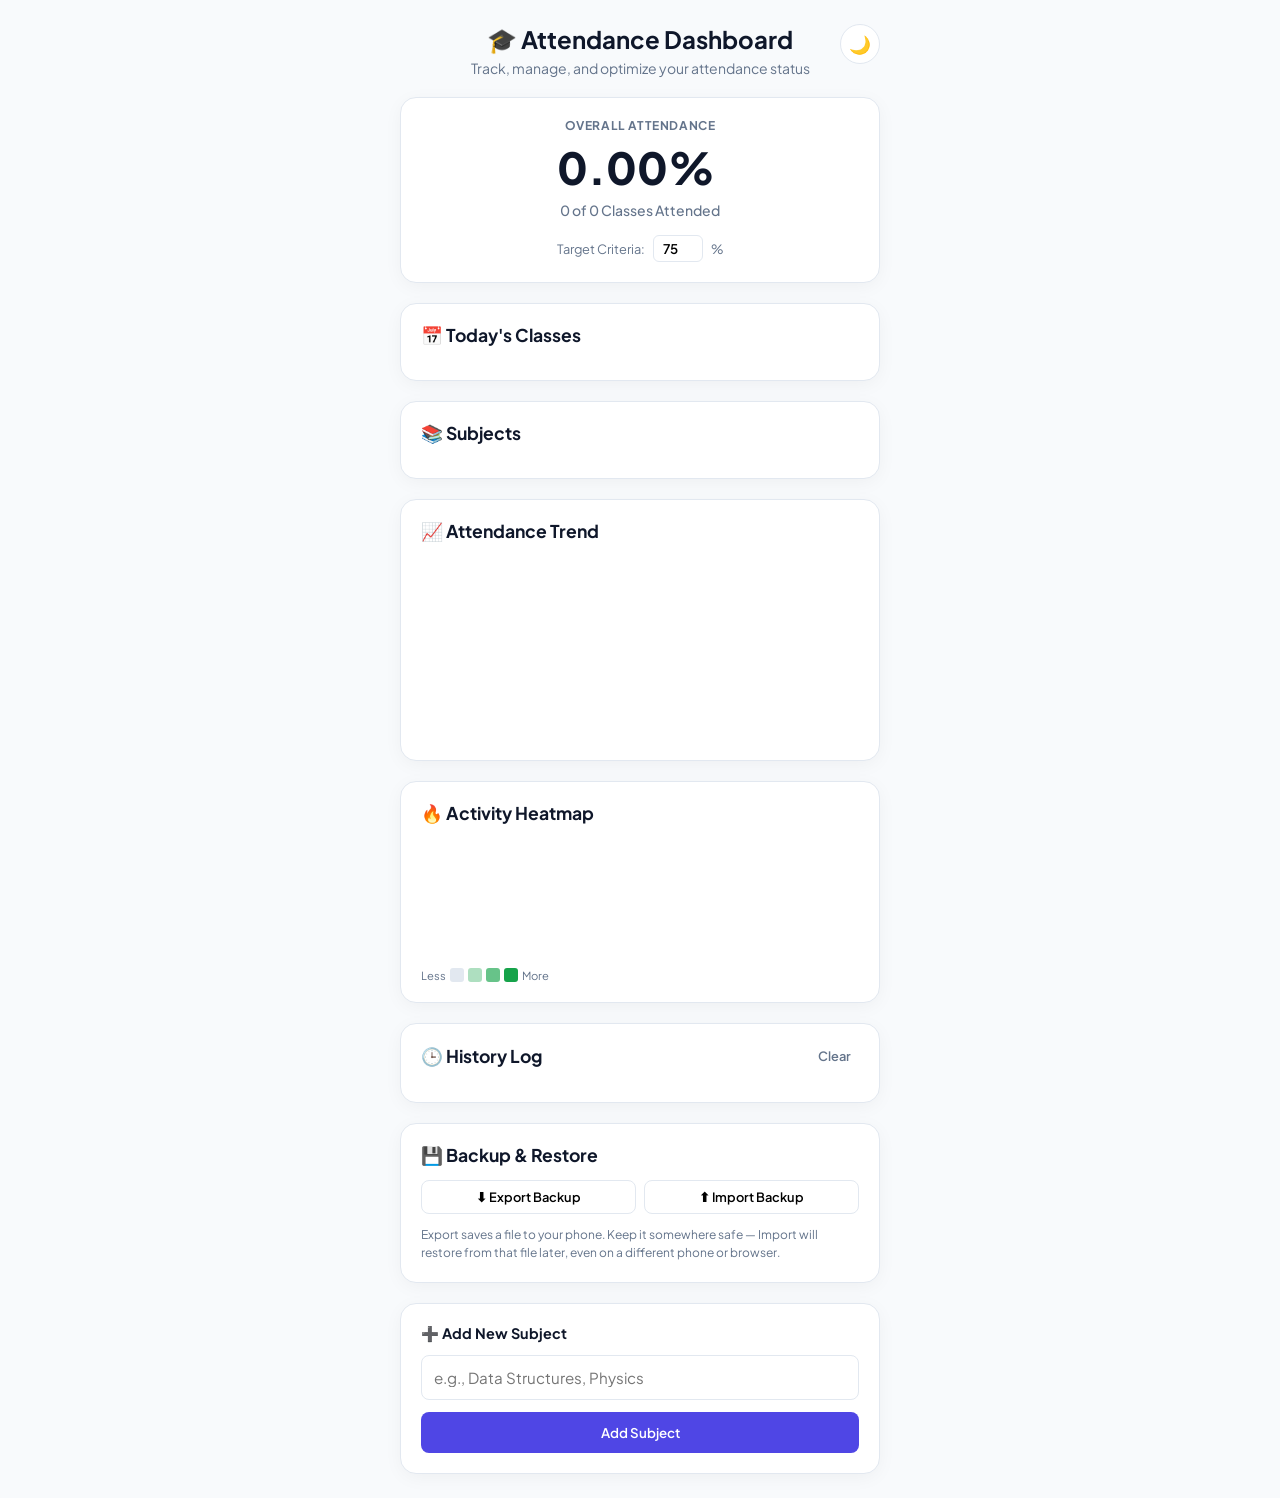
==== commit 2d414368: "Update index.html" ====
--- a/index.html
+++ b/index.html
@@ -3,7 +3,7 @@
 <head>
   <meta charset="UTF-8" />
   <meta name="viewport" content="width=device-width, initial-scale=1.0" />
-  <title>Attendance Pro Dashboard</title>
+  <title>Attendance Dashboard</title>
 
   <link rel="preconnect" href="https://fonts.googleapis.com" />
   <link rel="preconnect" href="https://fonts.gstatic.com" crossorigin />
@@ -11,7 +11,6 @@
 
   <link rel="stylesheet" href="style.css" />
 
-  <!-- Makes this installable as an app, with its own icon and no browser bar -->
   <link rel="manifest" href="manifest.json" />
   <meta name="theme-color" content="#4f46e5" />
   <link rel="icon" href="icon-192.png" />
@@ -41,7 +40,6 @@
       </div>
     </div>
 
-    <!-- NEW: Today's classes summary, based on each subject's schedule -->
     <div class="card" id="today-card">
       <div class="section-header">
         <span class="section-title" id="today-title">📅 Today's Classes</span>
@@ -49,9 +47,16 @@
       <div id="today-list"></div>
     </div>
 
-    <div class="subject-list" id="subject-list"></div>
+    <!-- Subjects are now a clean, clickable LIST — tap one to open its
+         own dedicated page (subject.html), instead of everything being
+         crammed into this one long scrolling page. -->
+    <div class="card">
+      <div class="section-header">
+        <span class="section-title">📚 Subjects</span>
+      </div>
+      <div class="subject-row-list" id="subject-row-list"></div>
+    </div>
 
-    <!-- NEW: Trend chart card -->
     <div class="card">
       <div class="section-header">
         <span class="section-title">📈 Attendance Trend</span>
@@ -59,7 +64,6 @@
       <canvas id="trend-chart" height="180"></canvas>
     </div>
 
-    <!-- NEW: GitHub-style contribution heatmap -->
     <div class="card">
       <div class="section-header">
         <span class="section-title">🔥 Activity Heatmap</span>
@@ -78,7 +82,6 @@
       </div>
     </div>
 
-    <!-- NEW: History log card -->
     <div class="card">
       <div class="section-header">
         <span class="section-title">🕒 History Log</span>
@@ -87,7 +90,6 @@
       <div class="history-list" id="history-list"></div>
     </div>
 
-    <!-- NEW: Backup & restore card -->
     <div class="card">
       <div class="section-header">
         <span class="section-title">💾 Backup & Restore</span>
@@ -96,7 +98,6 @@
         <button class="btn-action" id="export-btn">⬇ Export Backup</button>
         <button class="btn-action" id="import-btn">⬆ Import Backup</button>
       </div>
-      <!-- Hidden file picker — triggered by the Import button above -->
       <input type="file" id="import-file-input" accept="application/json" style="display: none;" />
       <p class="backup-hint">Export saves a file to your phone. Keep it somewhere safe — Import will restore from that file later, even on a different phone or browser.</p>
     </div>
@@ -110,16 +111,13 @@
     </div>
   </div>
 
-  <!-- NEW: floating undo button — hidden by default via CSS,
-       shown only when there's something to undo (see app.js) -->
   <button id="undo-btn" class="undo-fab" title="Undo last action">↩️ Undo</button>
 
-  <script src="app.js"></script>
+  <!-- core.js MUST load before dashboard.js, since dashboard.js
+       uses functions and variables defined in core.js -->
+  <script src="core.js"></script>
+  <script src="dashboard.js"></script>
 
-  <!-- Registers the service worker (sw.js), which lets the app open
-       even with no signal, and enables the "Add to Home Screen"
-       install prompt. If this fails for any reason, the site still
-       works completely normally — this only adds extra capability. -->
   <script>
     if ('serviceWorker' in navigator) {
       window.addEventListener('load', () => {
--- a/style.css
+++ b/style.css
@@ -624,3 +624,38 @@
   z-index: 1000;
   animation: celebrationPop 2.4s ease forwards;
 }
+
+/* ---- NEW: floating undo button ---- */
+
+.undo-fab {
+  position: fixed;
+  bottom: 20px;
+  right: 20px;
+  background: var(--text-main);
+  color: var(--card-bg);
+  border: none;
+  padding: 12px 18px;
+  border-radius: 999px;
+  font-weight: 700;
+  font-size: 0.85rem;
+  box-shadow: 0 8px 20px rgba(0,0,0,0.25);
+  cursor: pointer;
+  z-index: 997;
+  transition: background-color 0.3s ease, color 0.3s ease, transform 0.15s ease, opacity 0.2s ease;
+
+  /* Hidden by default. app.js adds the .visible class only when
+     there's actually something in the undo stack to restore. */
+  opacity: 0;
+  pointer-events: none;
+  transform: translateY(10px);
+}
+
+.undo-fab.visible {
+  opacity: 1;
+  pointer-events: auto;
+  transform: translateY(0);
+}
+
+.undo-fab:active {
+  transform: scale(0.95);
+}
